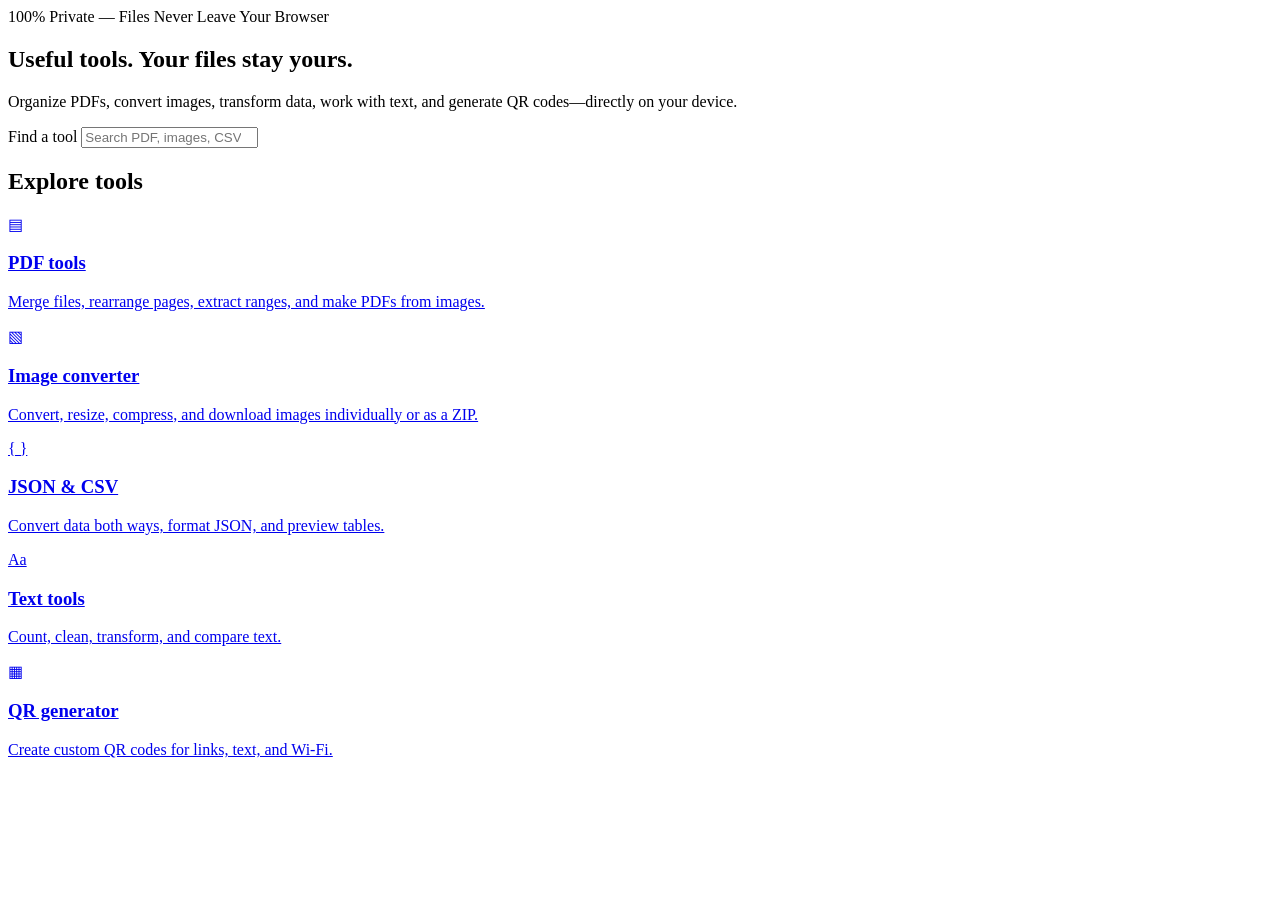
==== tools/index.html @ 96919edf "landing page" ====
<!doctype html>
<html lang="en">
<head>
  <meta charset="utf-8">
  <meta name="viewport" content="width=device-width, initial-scale=1">
  <meta name="color-scheme" content="dark light">
  <title>Private Browser Tools | PDFs, Images, Data, Text & QR Codes</title>
  <meta name="description" content="Free browser-based PDF, image, JSON, CSV, text and QR tools. Your files stay on your device.">
  <meta property="og:type" content="website">
  <meta property="og:url" content="https://christavakoli.com/tools/">
  <meta property="og:title" content="Private Browser Tools | Christa Vakoli">
  <meta property="og:description" content="Practical utilities that process your files locally in your browser.">
  <link rel="canonical" href="https://christavakoli.com/tools/">
  <link rel="stylesheet" href="../css/tools.css">
  <script type="application/ld+json">
    {
      "@context": "https://schema.org",
      "@type": "WebApplication",
      "name": "Private Browser Tools",
      "url": "https://christavakoli.com/tools/",
      "applicationCategory": "UtilitiesApplication",
      "operatingSystem": "Any modern browser",
      "description": "Browser-based PDF, image, data, text and QR code utilities."
    }
  </script>
  <script src="../js/shared.js" defer></script>
</head>
<body class="utility-site" data-home="./">
  <div id="tools-header"></div>

  <main class="wrap main-content">
    <section class="hero">
      <span class="trust-badge">100% Private — Files Never Leave Your Browser</span>
      <h1>Useful tools. Your files stay yours.</h1>
      <p>Organize PDFs, convert images, transform data, work with text, and generate QR codes—directly on your device.</p>

      <label for="tool-search">Find a tool</label>
      <input id="tool-search" type="search" autocomplete="off"
             placeholder="Search PDF, images, CSV, text, QR…">
    </section>

    <!-- AD_SLOT_TOP: Paste an optional ad snippet inside this empty container. -->
    <div class="ad-slot" aria-label="Advertisement"></div>

    <section aria-labelledby="browse-heading">
      <h2 id="browse-heading">Explore tools</h2>
      <div class="tool-grid" id="tool-grid">
        <a class="tool-card panel" href="./merge-pdf.html"
           data-search="pdf merge split extract reorder pages images">
          <span class="card-icon" aria-hidden="true">▤</span>
          <h3>PDF tools</h3>
          <p>Merge files, rearrange pages, extract ranges, and make PDFs from images.</p>
        </a>

        <a class="tool-card panel" href="./image-converter.html"
           data-search="image convert png jpg jpeg webp avif resize compress exif zip">
          <span class="card-icon" aria-hidden="true">▧</span>
          <h3>Image converter</h3>
          <p>Convert, resize, compress, and download images individually or as a ZIP.</p>
        </a>

        <a class="tool-card panel" href="./json-csv.html"
           data-search="json csv convert validate format preview table">
          <span class="card-icon" aria-hidden="true">{ }</span>
          <h3>JSON & CSV</h3>
          <p>Convert data both ways, format JSON, and preview tables.</p>
        </a>

        <a class="tool-card panel" href="./text-tools.html"
           data-search="text words characters reading time whitespace case diff compare">
          <span class="card-icon" aria-hidden="true">Aa</span>
          <h3>Text tools</h3>
          <p>Count, clean, transform, and compare text.</p>
        </a>

        <a class="tool-card panel" href="./qr-generator.html"
           data-search="qr code link url wifi wi-fi png svg">
          <span class="card-icon" aria-hidden="true">▦</span>
          <h3>QR generator</h3>
          <p>Create custom QR codes for links, text, and Wi-Fi.</p>
        </a>
      </div>
      <p id="no-results" class="subtle" hidden>No tools match your search.</p>
    </section>
  </main>

  <div id="tools-footer"></div>

  <script>
    document.getElementById("tool-search").addEventListener("input", function () {
      const query = this.value.trim().toLowerCase();
      let matches = 0;

      document.querySelectorAll(".tool-card").forEach(function (card) {
        const searchable = (card.textContent + " " + card.dataset.search).toLowerCase();
        card.hidden = !searchable.includes(query);
        if (!card.hidden) matches++;
      });

      document.getElementById("no-results").hidden = matches !== 0;
    });
  </script>
</body>
</html>
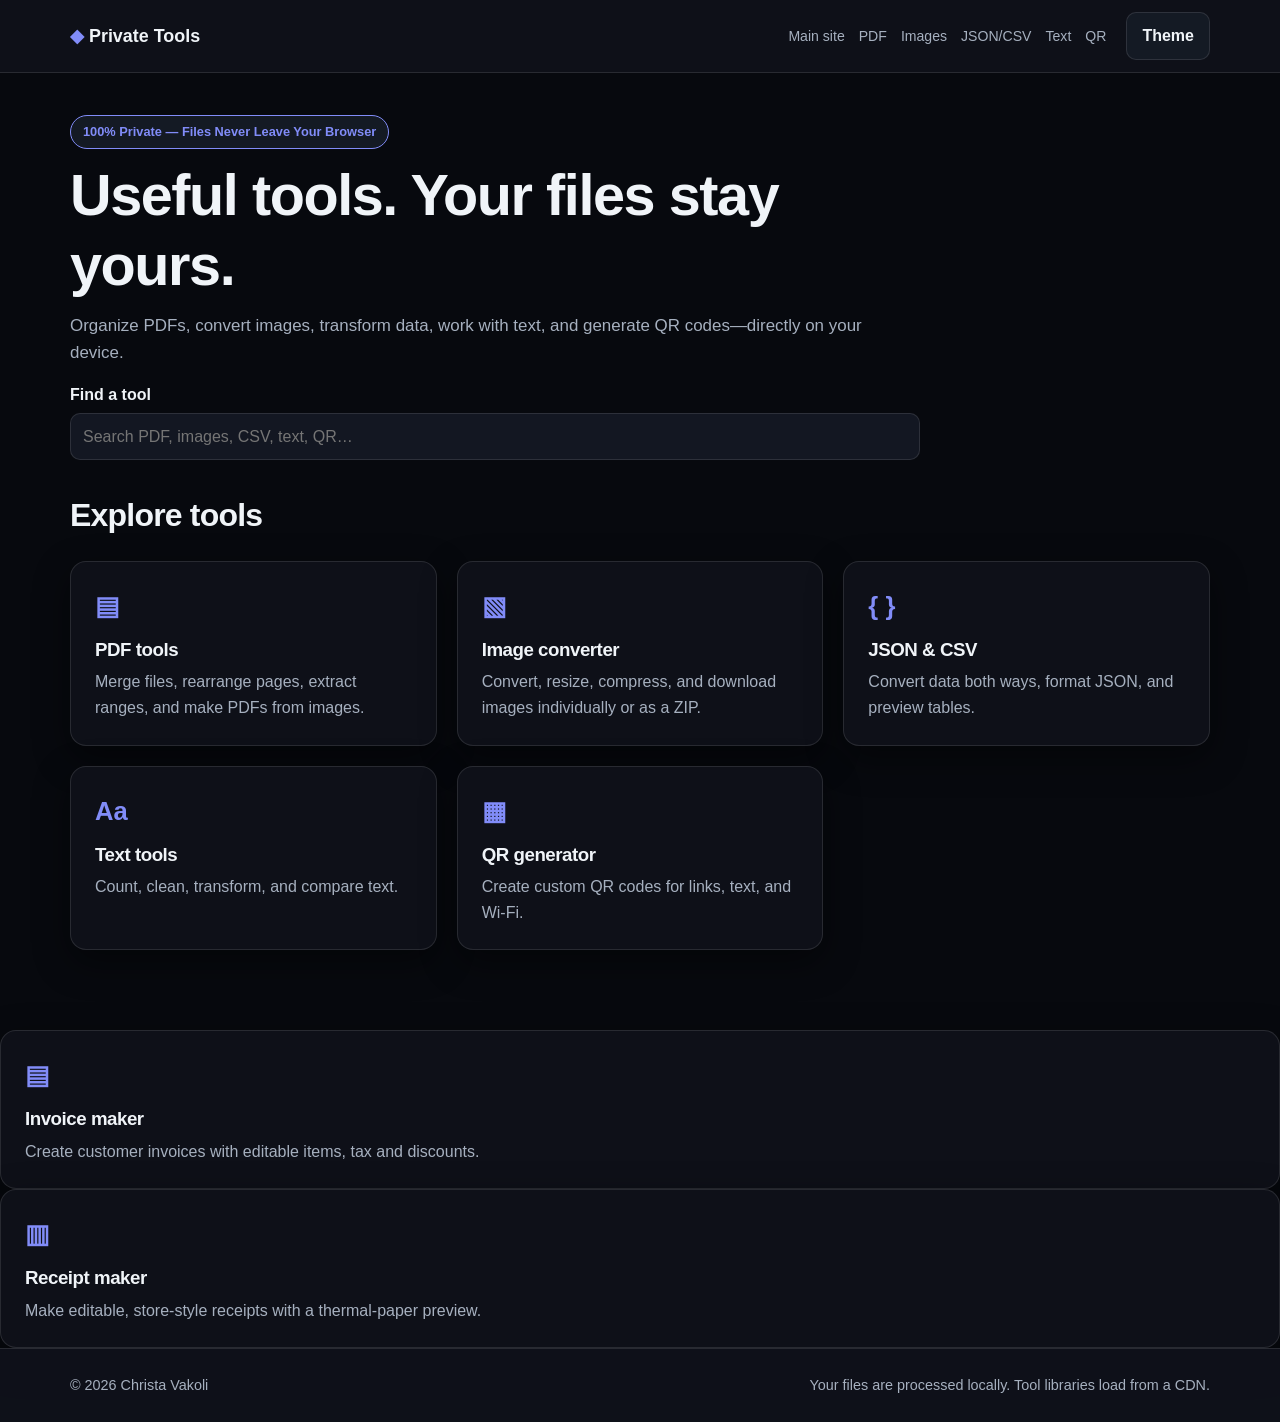
==== commit c1f4ebe1: "Update index.html" ====
--- a/tools/index.html
+++ b/tools/index.html
@@ -84,6 +84,20 @@
     </section>
   </main>
 
+<a class="tool-card panel" href="./invoice-maker.html"
+   data-search="invoice maker billing customer line items tax discount print pdf">
+  <span class="card-icon" aria-hidden="true">▤</span>
+  <h3>Invoice maker</h3>
+  <p>Create customer invoices with editable items, tax and discounts.</p>
+</a>
+
+<a class="tool-card panel" href="./receipt-maker.html"
+   data-search="receipt maker store thermal paper barcode items tax print pdf">
+  <span class="card-icon" aria-hidden="true">▥</span>
+  <h3>Receipt maker</h3>
+  <p>Make editable, store-style receipts with a thermal-paper preview.</p>
+</a>
+  
   <div id="tools-footer"></div>
 
   <script>
--- a/css/tools.css
+++ b/css/tools.css
@@ -0,0 +1,921 @@
+/*
+ * Styles for /tools/ only.
+ * Every selector is scoped to .utility-site so the repository's existing
+ * root-level style.css and its pages remain unchanged.
+ */
+
+.utility-site {
+  --bg: #07090e;
+  --surface: rgba(15, 18, 26, 0.94);
+  --surface-2: rgba(22, 27, 38, 0.94);
+  --text: #f0f4f8;
+  --muted: #a6b0bf;
+  --border: rgba(255, 255, 255, 0.11);
+  --shadow: 0 12px 36px rgba(0, 0, 0, 0.45);
+  --radius: 16px;
+  --accent: #818cf8;
+  --field: #131722;
+  --error: #ffb8b8;
+
+  box-sizing: border-box;
+  display: flex;
+  flex-direction: column;
+  min-height: 100vh;
+  margin: 0;
+  background: var(--bg);
+  color: var(--text);
+  font: 16px/1.6 -apple-system, BlinkMacSystemFont, "Segoe UI",
+       Roboto, Helvetica, Arial, sans-serif;
+}
+
+.utility-site[data-theme="light"] {
+  --bg: #f4f6fc;
+  --surface: #ffffff;
+  --surface-2: #edf0f9;
+  --text: #192135;
+  --muted: #526078;
+  --border: rgba(25, 33, 53, 0.18);
+  --shadow: 0 12px 32px rgba(25, 33, 53, 0.09);
+  --accent: #4338ca;
+  --field: #ffffff;
+  --error: #9b1c1c;
+}
+
+.utility-site *,
+.utility-site *::before,
+.utility-site *::after {
+  box-sizing: border-box;
+}
+
+.utility-site [hidden] {
+  display: none !important;
+}
+
+.utility-site a {
+  color: inherit;
+  text-decoration: none;
+}
+
+.utility-site button,
+.utility-site input,
+.utility-site select,
+.utility-site textarea {
+  font: inherit;
+}
+
+.utility-site button {
+  cursor: pointer;
+}
+
+.utility-site button:disabled {
+  cursor: not-allowed;
+  opacity: 0.55;
+}
+
+.utility-site :focus-visible {
+  outline: 2px solid var(--accent);
+  outline-offset: 3px;
+}
+
+.utility-site .wrap {
+  width: min(92%, 1140px);
+  margin-inline: auto;
+}
+
+.utility-site .main-content {
+  flex: 1;
+  padding-block: 42px 80px;
+}
+
+.utility-site .site-header {
+  position: sticky;
+  top: 0;
+  z-index: 20;
+  border-bottom: 1px solid var(--border);
+  background: var(--surface);
+  backdrop-filter: blur(14px);
+  -webkit-backdrop-filter: blur(14px);
+}
+
+.utility-site .site-nav {
+  display: flex;
+  align-items: center;
+  gap: 20px;
+  min-height: 72px;
+}
+
+.utility-site .brand {
+  font-size: 1.12rem;
+  font-weight: 750;
+  white-space: nowrap;
+}
+
+.utility-site .brand-mark {
+  color: var(--accent);
+}
+
+.utility-site .nav-links {
+  display: flex;
+  flex-wrap: wrap;
+  gap: 14px;
+  margin-left: auto;
+}
+
+.utility-site .nav-links a {
+  color: var(--muted);
+  font-size: 0.88rem;
+}
+
+.utility-site .nav-links a:hover,
+.utility-site .nav-links a[aria-current="page"] {
+  color: var(--text);
+}
+
+.utility-site .site-footer {
+  padding: 25px 0;
+  border-top: 1px solid var(--border);
+  background: var(--surface);
+  color: var(--muted);
+  font-size: 0.9rem;
+}
+
+.utility-site .footer-inner {
+  display: flex;
+  flex-wrap: wrap;
+  justify-content: space-between;
+  gap: 12px;
+}
+
+.utility-site h1,
+.utility-site h2,
+.utility-site h3 {
+  line-height: 1.2;
+  letter-spacing: -0.025em;
+}
+
+.utility-site h1 {
+  margin: 12px 0;
+  font-size: clamp(2.2rem, 5vw, 3.6rem);
+}
+
+.utility-site h2 {
+  font-size: clamp(1.5rem, 3vw, 2rem);
+}
+
+.utility-site h3 {
+  margin: 0 0 8px;
+}
+
+.utility-site p {
+  margin: 0 0 16px;
+}
+
+.utility-site .subtle,
+.utility-site .hint {
+  color: var(--muted);
+}
+
+.utility-site .hint {
+  font-size: 0.9rem;
+}
+
+.utility-site .hero {
+  max-width: 850px;
+  margin-bottom: 36px;
+}
+
+.utility-site .hero > p,
+.utility-site .page-intro {
+  color: var(--muted);
+  font-size: 1.06rem;
+}
+
+.utility-site .trust-badge {
+  display: inline-block;
+  padding: 6px 12px;
+  border: 1px solid var(--accent);
+  border-radius: 999px;
+  background: var(--surface-2);
+  color: var(--accent);
+  font-size: 0.8rem;
+  font-weight: 700;
+}
+
+.utility-site .panel {
+  min-width: 0;
+  padding: 24px;
+  border: 1px solid var(--border);
+  border-radius: var(--radius);
+  background: var(--surface);
+  box-shadow: var(--shadow);
+}
+
+.utility-site .tool-grid {
+  display: grid;
+  grid-template-columns: repeat(3, minmax(0, 1fr));
+  gap: 20px;
+}
+
+.utility-site .tool-card {
+  transition: transform 0.18s, border-color 0.18s;
+}
+
+.utility-site .tool-card:hover {
+  transform: translateY(-3px);
+  border-color: var(--accent);
+}
+
+.utility-site .tool-card p {
+  margin-bottom: 0;
+  color: var(--muted);
+}
+
+.utility-site .card-icon {
+  display: inline-block;
+  margin-bottom: 12px;
+  color: var(--accent);
+  font-size: 1.6rem;
+  font-weight: 700;
+}
+
+.utility-site label {
+  display: block;
+  margin: 14px 0 5px;
+  font-weight: 650;
+}
+
+.utility-site input:not([type="file"]):not([type="color"]):not([type="range"]):not([type="checkbox"]),
+.utility-site select,
+.utility-site textarea {
+  width: 100%;
+  min-width: 0;
+  padding: 10px 12px;
+  border: 1px solid var(--border);
+  border-radius: 10px;
+  background: var(--field);
+  color: var(--text);
+}
+
+.utility-site input[type="file"] {
+  max-width: 100%;
+}
+
+.utility-site input[type="range"] {
+  width: 100%;
+  accent-color: var(--accent);
+}
+
+.utility-site input[type="color"] {
+  width: 54px;
+  height: 40px;
+  padding: 2px;
+  border: 1px solid var(--border);
+  border-radius: 8px;
+  background: var(--field);
+}
+
+.utility-site textarea {
+  min-height: 170px;
+  resize: vertical;
+  font-family: ui-monospace, SFMono-Regular, Consolas, monospace;
+  font-size: 0.92rem;
+}
+
+.utility-site .btn {
+  display: inline-flex;
+  align-items: center;
+  justify-content: center;
+  padding: 10px 15px;
+  border: 1px solid var(--border);
+  border-radius: 10px;
+  background: var(--surface-2);
+  color: var(--text);
+  font-weight: 650;
+}
+
+.utility-site .btn:hover:not(:disabled) {
+  border-color: var(--accent);
+}
+
+.utility-site .btn.primary {
+  border-color: #4f46e5;
+  background: #4f46e5;
+  color: #ffffff;
+}
+
+.utility-site .actions {
+  display: flex;
+  flex-wrap: wrap;
+  gap: 10px;
+  margin-top: 18px;
+}
+
+.utility-site .cols-2 {
+  display: grid;
+  grid-template-columns: repeat(2, minmax(0, 1fr));
+  gap: 18px;
+}
+
+.utility-site .cols-3 {
+  display: grid;
+  grid-template-columns: repeat(3, minmax(0, 1fr));
+  gap: 18px;
+}
+
+.utility-site .tool-layout {
+  display: grid;
+  grid-template-columns: minmax(0, 1fr) 190px;
+  align-items: start;
+  gap: 20px;
+}
+
+.utility-site .stack {
+  display: grid;
+  gap: 20px;
+  min-width: 0;
+}
+
+.utility-site .dropzone {
+  padding: 25px;
+  border: 2px dashed var(--border);
+  border-radius: 12px;
+  background: var(--surface-2);
+  text-align: center;
+}
+
+.utility-site .dropzone.drag-over {
+  border-color: var(--accent);
+}
+
+.utility-site .dropzone label {
+  margin-top: 0;
+}
+
+.utility-site .privacy-notice {
+  padding: 12px 15px;
+  border-left: 3px solid var(--accent);
+  background: var(--surface-2);
+  color: var(--muted);
+}
+
+.utility-site .error-banner {
+  margin: 0 0 18px;
+  padding: 12px 14px;
+  border: 1px solid var(--error);
+  border-radius: 10px;
+  background: var(--surface-2);
+  color: var(--error);
+}
+
+.utility-site .item-list {
+  margin: 15px 0 0;
+  padding: 0;
+  list-style: none;
+}
+
+.utility-site .item-list li {
+  padding: 12px 0;
+  border-bottom: 1px solid var(--border);
+}
+
+.utility-site .item-list li:last-child {
+  border-bottom: 0;
+}
+
+.utility-site .item-row {
+  display: flex;
+  flex-wrap: wrap;
+  align-items: center;
+  justify-content: space-between;
+  gap: 12px;
+}
+
+.utility-site .item-row strong {
+  overflow-wrap: anywhere;
+}
+
+.utility-site .item-row .actions {
+  margin: 0;
+}
+
+.utility-site .item-row .btn {
+  padding: 5px 9px;
+}
+
+.utility-site .ad-slot:empty {
+  display: none;
+}
+
+.utility-site .ad-slot:not(:empty) {
+  margin: 20px 0;
+}
+
+.utility-site .faq {
+  margin-top: 42px;
+}
+
+.utility-site .faq .panel {
+  margin-bottom: 13px;
+}
+
+.utility-site .faq .panel p:last-child {
+  margin-bottom: 0;
+}
+
+.utility-site .table-scroll {
+  max-height: 390px;
+  overflow: auto;
+}
+
+.utility-site table {
+  width: 100%;
+  border-collapse: collapse;
+}
+
+.utility-site th,
+.utility-site td {
+  padding: 8px 11px;
+  border: 1px solid var(--border);
+  text-align: left;
+  overflow-wrap: anywhere;
+}
+
+.utility-site .stats {
+  display: flex;
+  flex-wrap: wrap;
+  gap: 14px;
+  color: var(--muted);
+}
+
+.utility-site .diff-output {
+  max-height: 370px;
+  overflow: auto;
+  white-space: pre-wrap;
+  overflow-wrap: anywhere;
+  font: 0.88rem/1.5 ui-monospace, monospace;
+}
+
+.utility-site .diff-line {
+  display: block;
+  padding: 2px 6px;
+}
+
+.utility-site .diff-added {
+  background: rgba(42, 160, 95, 0.25);
+}
+
+.utility-site .diff-removed {
+  background: rgba(200, 72, 72, 0.25);
+}
+
+.utility-site .qr-preview {
+  display: grid;
+  place-items: center;
+  min-height: 310px;
+  overflow: auto;
+  border-radius: 12px;
+  background: var(--surface-2);
+}
+
+.utility-site .qr-preview canvas {
+  max-width: 100%;
+  height: auto;
+}
+
+.utility-site .toast {
+  position: fixed;
+  right: 20px;
+  bottom: 20px;
+  z-index: 50;
+  padding: 11px 16px;
+  border: 1px solid var(--accent);
+  border-radius: 10px;
+  background: var(--surface-2);
+  box-shadow: var(--shadow);
+}
+
+@media (max-width: 850px) {
+  .utility-site .tool-grid,
+  .utility-site .cols-3 {
+    grid-template-columns: repeat(2, minmax(0, 1fr));
+  }
+
+  .utility-site .tool-layout {
+    grid-template-columns: 1fr;
+  }
+}
+
+@media (max-width: 620px) {
+  .utility-site .site-nav {
+    align-items: flex-start;
+    flex-wrap: wrap;
+    padding: 12px 0;
+  }
+
+  .utility-site .nav-links {
+    order: 3;
+    width: 100%;
+    margin: 0;
+  }
+
+  .utility-site .tool-grid,
+  .utility-site .cols-2,
+  .utility-site .cols-3 {
+    grid-template-columns: 1fr;
+  }
+
+  .utility-site .panel {
+    padding: 18px;
+  }
+}
+/*
+ * Invoice and receipt tools.
+ * Scoped to the new .document-page pages; existing site CSS is untouched.
+ */
+
+.utility-site.document-page .document-workspace {
+  display: grid;
+  grid-template-columns: minmax(0, 430px) minmax(0, 1fr);
+  align-items: start;
+  gap: 24px;
+}
+
+.utility-site.document-page .document-editor {
+  display: grid;
+  gap: 18px;
+  min-width: 0;
+}
+
+.utility-site.document-page .document-preview-column {
+  min-width: 0;
+}
+
+.utility-site.document-page .document-preview-column > h2 {
+  margin-top: 0;
+}
+
+.utility-site.document-page .editable-item {
+  padding: 14px 0;
+  border-bottom: 1px solid var(--border);
+}
+
+.utility-site.document-page .editable-item:last-child {
+  border-bottom: 0;
+}
+
+.utility-site.document-page .editable-item > .btn {
+  margin-top: 10px;
+}
+
+.utility-site.document-page .document-paper {
+  background: #ffffff;
+  color: #111827;
+  border-radius: 8px;
+  box-shadow: var(--shadow);
+}
+
+.utility-site.document-page .preserve-lines {
+  white-space: pre-line;
+  overflow-wrap: anywhere;
+}
+
+.utility-site.invoice-page .invoice-paper {
+  min-height: 740px;
+  padding: clamp(22px, 5vw, 48px);
+  font: 14px/1.5 Arial, Helvetica, sans-serif;
+}
+
+.utility-site.invoice-page .invoice-heading {
+  display: flex;
+  justify-content: space-between;
+  gap: 25px;
+  padding-bottom: 25px;
+  border-bottom: 2px solid #1f2937;
+}
+
+.utility-site.invoice-page .invoice-heading h2 {
+  margin: 0 0 8px;
+  color: #111827;
+  font-size: 21px;
+}
+
+.utility-site.invoice-page .invoice-logo {
+  display: block;
+  max-width: 180px;
+  max-height: 85px;
+  object-fit: contain;
+  margin-bottom: 14px;
+}
+
+.utility-site.invoice-page .invoice-logo[hidden] {
+  display: none;
+}
+
+.utility-site.invoice-page .invoice-title-block {
+  display: flex;
+  flex-direction: column;
+  align-items: flex-end;
+  text-align: right;
+}
+
+.utility-site.invoice-page .invoice-title-block strong {
+  font-size: 28px;
+  letter-spacing: 0.08em;
+}
+
+.utility-site.invoice-page .invoice-parties {
+  display: flex;
+  justify-content: space-between;
+  gap: 25px;
+  margin: 28px 0;
+}
+
+.utility-site.invoice-page .invoice-parties h3,
+.utility-site.invoice-page .invoice-note h3 {
+  margin: 0 0 7px;
+  color: #4b5563;
+  font-size: 11px;
+  letter-spacing: 0.07em;
+  text-transform: uppercase;
+}
+
+.utility-site.invoice-page .invoice-dates {
+  min-width: 130px;
+}
+
+.utility-site.invoice-page .invoice-dates > div,
+.utility-site.invoice-page .invoice-summary > div {
+  display: flex;
+  justify-content: space-between;
+  gap: 20px;
+}
+
+.utility-site.invoice-page .invoice-dates span {
+  color: #4b5563;
+}
+
+.utility-site.invoice-page .invoice-table {
+  width: 100%;
+  border-collapse: collapse;
+}
+
+.utility-site.invoice-page .invoice-table th,
+.utility-site.invoice-page .invoice-table td {
+  padding: 10px 5px;
+  border: 0;
+  border-bottom: 1px solid #d1d5db;
+  vertical-align: top;
+  overflow-wrap: anywhere;
+}
+
+.utility-site.invoice-page .invoice-table th {
+  background: #f3f4f6;
+  color: #111827;
+}
+
+.utility-site.invoice-page .invoice-table th:not(:first-child),
+.utility-site.invoice-page .invoice-table td:not(:first-child) {
+  text-align: right;
+  white-space: nowrap;
+}
+
+.utility-site.invoice-page .invoice-summary {
+  width: min(100%, 280px);
+  margin: 28px 0 30px auto;
+}
+
+.utility-site.invoice-page .invoice-summary > div {
+  margin-bottom: 7px;
+}
+
+.utility-site.invoice-page .invoice-summary .invoice-grand-total {
+  padding-top: 12px;
+  border-top: 2px solid #1f2937;
+  font-size: 18px;
+}
+
+.utility-site.invoice-page .invoice-note {
+  margin-top: 25px;
+}
+
+.utility-site.invoice-page .invoice-note p {
+  margin: 0;
+}
+
+/* The narrow, monospaced layout follows the supplied receipt reference,
+   without reproducing its brand name, artwork or transaction details. */
+.utility-site.receipt-page .receipt-paper {
+  width: min(100%, 80mm);
+  min-width: 0;
+  margin: 0 auto;
+  padding: 8mm 4mm 10mm;
+  border-radius: 0;
+  font: 12px/1.35 "Courier New", Courier, monospace;
+  overflow-wrap: anywhere;
+}
+
+.utility-site.receipt-page .receipt-store {
+  text-align: center;
+}
+
+.utility-site.receipt-page .receipt-store h2 {
+  margin: 7px 0;
+  color: #111111;
+  font: bold 22px/1.1 Arial, Helvetica, sans-serif;
+}
+
+.utility-site.receipt-page .receipt-logo {
+  max-width: 58mm;
+  max-height: 27mm;
+  margin: 0 auto 6px;
+  object-fit: contain;
+}
+
+.utility-site.receipt-page .receipt-logo[hidden] {
+  display: none;
+}
+
+.utility-site.receipt-page .receipt-intro {
+  margin: 25px 0 12px;
+}
+
+.utility-site.receipt-page .receipt-divider {
+  margin: 14px 0;
+  border-top: 1px dashed #333333;
+  border-bottom: 1px dashed #333333;
+}
+
+.utility-site.receipt-page .receipt-stars {
+  padding: 7px 0;
+  text-align: center;
+  font-weight: bold;
+}
+
+.utility-site.receipt-page .receipt-stars::before,
+.utility-site.receipt-page .receipt-stars::after {
+  content: "********************************";
+  display: block;
+  overflow: hidden;
+  white-space: nowrap;
+  letter-spacing: 1px;
+}
+
+.utility-site.receipt-page .receipt-transaction {
+  margin: 16px 0 20px;
+}
+
+.utility-site.receipt-page .receipt-pair {
+  display: flex;
+  justify-content: space-between;
+  gap: 8px;
+}
+
+.utility-site.receipt-page .receipt-pair > :last-child {
+  text-align: right;
+}
+
+.utility-site.receipt-page .receipt-item {
+  margin-bottom: 10px;
+  break-inside: avoid;
+}
+
+.utility-site.receipt-page .receipt-item-main {
+  display: flex;
+  justify-content: space-between;
+  gap: 7px;
+}
+
+.utility-site.receipt-page .receipt-item-main > :first-child {
+  min-width: 0;
+}
+
+.utility-site.receipt-page .receipt-item-main > :last-child {
+  flex: none;
+}
+
+.utility-site.receipt-page .receipt-item-detail {
+  font-size: 11px;
+}
+
+.utility-site.receipt-page .receipt-totals {
+  margin-top: 17px;
+}
+
+.utility-site.receipt-page .receipt-totals .receipt-pair {
+  margin: 4px 0;
+}
+
+.utility-site.receipt-page .receipt-total {
+  padding: 8px 0;
+  border-top: 1px solid #555555;
+  border-bottom: 1px dashed #555555;
+  font-size: 15px;
+  font-weight: bold;
+}
+
+.utility-site.receipt-page .receipt-payment {
+  margin: 12px 0;
+  padding-bottom: 10px;
+  border-bottom: 1px dashed #555555;
+}
+
+.utility-site.receipt-page .receipt-footer {
+  text-align: center;
+}
+
+.utility-site.receipt-page .receipt-footer p {
+  margin: 18px 0;
+}
+
+.utility-site.receipt-page .receipt-barcode-block {
+  margin-top: 24px;
+  font-size: 11px;
+}
+
+.utility-site.receipt-page .receipt-barcode-block svg {
+  display: block;
+  width: 100%;
+  max-height: 70px;
+  margin: 0 auto 4px;
+}
+
+/* Print only the document: not the editor, navigation, ads or FAQ. */
+@media print {
+  .utility-site.document-page,
+  .utility-site.document-page[data-theme="light"] {
+    display: block;
+    min-height: 0;
+    margin: 0;
+    background: #ffffff !important;
+    color: #111111 !important;
+  }
+
+  .utility-site.document-page #tools-header,
+  .utility-site.document-page #tools-footer,
+  .utility-site.document-page .document-editor,
+  .utility-site.document-page .document-preview-column > h2,
+  .utility-site.document-page .document-preview-column > .hint,
+  .utility-site.document-page main > h1,
+  .utility-site.document-page main > .page-intro,
+  .utility-site.document-page main > .ad-slot,
+  .utility-site.document-page main > .error-banner,
+  .utility-site.document-page .faq {
+    display: none !important;
+  }
+
+  .utility-site.document-page .main-content,
+  .utility-site.document-page .document-workspace,
+  .utility-site.document-page .document-preview-column {
+    display: block;
+    width: auto;
+    max-width: none;
+    margin: 0;
+    padding: 0;
+  }
+
+  .utility-site.document-page .document-paper {
+    box-shadow: none;
+    color: #111111;
+  }
+
+  .utility-site.invoice-page .invoice-paper {
+    width: 100%;
+    min-height: 0;
+    padding: 0;
+  }
+
+  .utility-site.receipt-page .receipt-paper {
+    width: 72mm;
+    max-width: 72mm;
+    padding: 4mm 1mm;
+    margin: 0 auto;
+  }
+}
+
+@media (max-width: 1050px) {
+  .utility-site.document-page .document-workspace {
+    grid-template-columns: 1fr;
+  }
+}
+
+@media (max-width: 620px) {
+  .utility-site.invoice-page .invoice-heading,
+  .utility-site.invoice-page .invoice-parties {
+    flex-direction: column;
+  }
+
+  .utility-site.invoice-page .invoice-title-block {
+    align-items: flex-start;
+    text-align: left;
+  }
+
+  .utility-site.invoice-page .invoice-paper {
+    padding: 18px;
+    font-size: 12px;
+  }
+
+  .utility-site.invoice-page .invoice-table th,
+  .utility-site.invoice-page .invoice-table td {
+    padding: 6px 2px;
+  }
+}
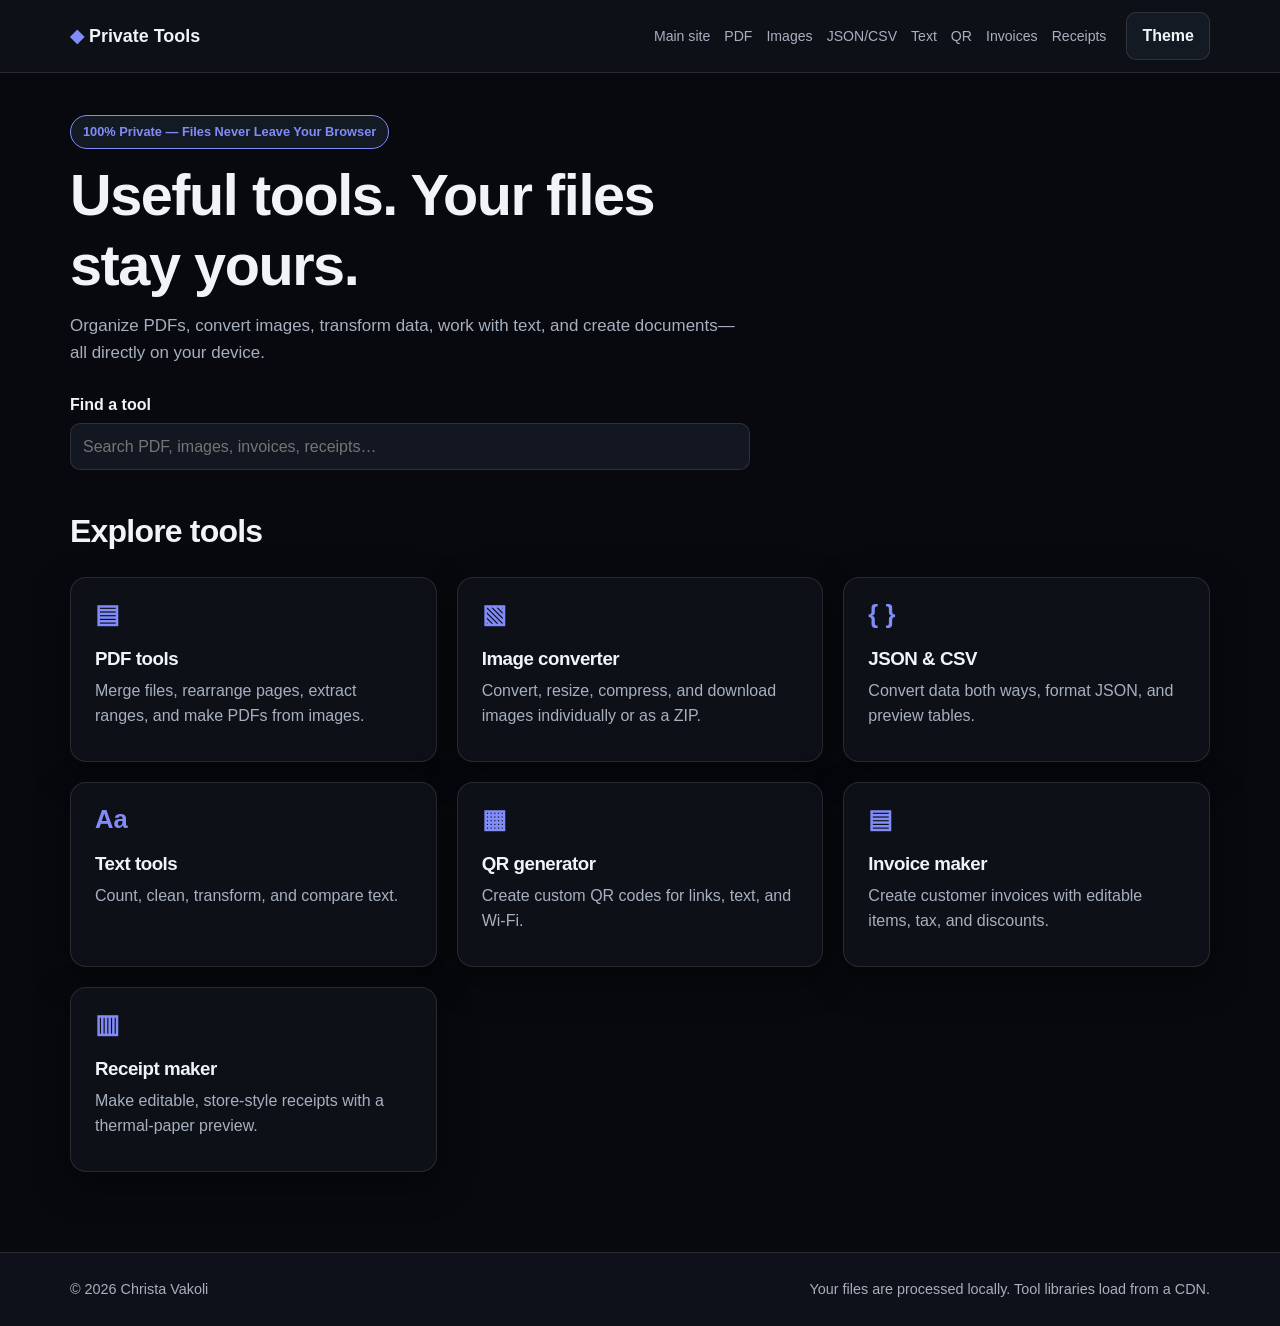
==== commit 885b3eea: "Update index.html" ====
--- a/tools/index.html
+++ b/tools/index.html
@@ -4,14 +4,18 @@
   <meta charset="utf-8">
   <meta name="viewport" content="width=device-width, initial-scale=1">
   <meta name="color-scheme" content="dark light">
-  <title>Private Browser Tools | PDFs, Images, Data, Text & QR Codes</title>
-  <meta name="description" content="Free browser-based PDF, image, JSON, CSV, text and QR tools. Your files stay on your device.">
+
+  <title>Private Browser Tools | PDFs, Images, Data, Text & More</title>
+  <meta name="description" content="Free browser-based PDF, image, JSON, CSV, text, QR, invoice and receipt tools. Your files stay on your device.">
+
   <meta property="og:type" content="website">
   <meta property="og:url" content="https://christavakoli.com/tools/">
-  <meta property="og:title" content="Private Browser Tools | Christa Vakoli">
+  <meta property="og:title" content="Private Browser Tools">
   <meta property="og:description" content="Practical utilities that process your files locally in your browser.">
+
   <link rel="canonical" href="https://christavakoli.com/tools/">
   <link rel="stylesheet" href="../css/tools.css">
+
   <script type="application/ld+json">
     {
       "@context": "https://schema.org",
@@ -20,23 +24,86 @@
       "url": "https://christavakoli.com/tools/",
       "applicationCategory": "UtilitiesApplication",
       "operatingSystem": "Any modern browser",
-      "description": "Browser-based PDF, image, data, text and QR code utilities."
+      "description": "Browser-based PDF, image, data, text, QR, invoice and receipt utilities."
     }
   </script>
+
+  <style>
+    /* Small landing-page refinements; other tools are unaffected. */
+    .utility-site .tools-landing .hero {
+      max-width: 780px;
+      margin-bottom: 42px;
+    }
+
+    .utility-site .tools-landing .hero h1 {
+      max-width: 700px;
+    }
+
+    .utility-site .tools-landing .hero > p {
+      max-width: 680px;
+      margin-bottom: 26px;
+    }
+
+    .utility-site .tools-landing #tool-search {
+      max-width: 680px;
+    }
+
+    .utility-site .tools-landing .tool-grid {
+      align-items: stretch;
+    }
+
+    .utility-site .tools-landing .tool-card {
+      display: flex;
+      flex-direction: column;
+      min-height: 185px;
+    }
+
+    .utility-site .tools-landing .tool-card h3 {
+      margin-bottom: 9px;
+    }
+
+    .utility-site .tools-landing .tool-card p {
+      line-height: 1.55;
+    }
+
+    .utility-site .tools-landing .card-icon {
+      line-height: 1;
+      margin-bottom: 20px;
+    }
+
+    @media (max-width: 620px) {
+      .utility-site .tools-landing .tool-card {
+        min-height: 0;
+      }
+    }
+  </style>
+
   <script src="../js/shared.js" defer></script>
 </head>
+
 <body class="utility-site" data-home="./">
   <div id="tools-header"></div>
 
-  <main class="wrap main-content">
-    <section class="hero">
-      <span class="trust-badge">100% Private — Files Never Leave Your Browser</span>
-      <h1>Useful tools. Your files stay yours.</h1>
-      <p>Organize PDFs, convert images, transform data, work with text, and generate QR codes—directly on your device.</p>
+  <main class="wrap main-content tools-landing">
+    <section class="hero" aria-labelledby="hero-heading">
+      <span class="trust-badge">
+        100% Private — Files Never Leave Your Browser
+      </span>
+
+      <h1 id="hero-heading">Useful tools. Your files stay yours.</h1>
+
+      <p>
+        Organize PDFs, convert images, transform data, work with text,
+        and create documents—all directly on your device.
+      </p>
 
       <label for="tool-search">Find a tool</label>
-      <input id="tool-search" type="search" autocomplete="off"
-             placeholder="Search PDF, images, CSV, text, QR…">
+      <input
+        id="tool-search"
+        type="search"
+        autocomplete="off"
+        placeholder="Search PDF, images, invoices, receipts…"
+      >
     </section>
 
     <!-- AD_SLOT_TOP: Paste an optional ad snippet inside this empty container. -->
@@ -44,75 +111,126 @@
 
     <section aria-labelledby="browse-heading">
       <h2 id="browse-heading">Explore tools</h2>
+
       <div class="tool-grid" id="tool-grid">
-        <a class="tool-card panel" href="./merge-pdf.html"
-           data-search="pdf merge split extract reorder pages images">
+        <a
+          class="tool-card panel"
+          href="./merge-pdf.html"
+          data-search="pdf merge split extract reorder pages images"
+        >
           <span class="card-icon" aria-hidden="true">▤</span>
           <h3>PDF tools</h3>
-          <p>Merge files, rearrange pages, extract ranges, and make PDFs from images.</p>
-        </a>
-
-        <a class="tool-card panel" href="./image-converter.html"
-           data-search="image convert png jpg jpeg webp avif resize compress exif zip">
+          <p>
+            Merge files, rearrange pages, extract ranges, and make PDFs
+            from images.
+          </p>
+        </a>
+
+        <a
+          class="tool-card panel"
+          href="./image-converter.html"
+          data-search="image convert png jpg jpeg webp avif resize compress exif zip"
+        >
           <span class="card-icon" aria-hidden="true">▧</span>
           <h3>Image converter</h3>
-          <p>Convert, resize, compress, and download images individually or as a ZIP.</p>
-        </a>
-
-        <a class="tool-card panel" href="./json-csv.html"
-           data-search="json csv convert validate format preview table">
+          <p>
+            Convert, resize, compress, and download images individually
+            or as a ZIP.
+          </p>
+        </a>
+
+        <a
+          class="tool-card panel"
+          href="./json-csv.html"
+          data-search="json csv convert validate format preview table"
+        >
           <span class="card-icon" aria-hidden="true">{ }</span>
-          <h3>JSON & CSV</h3>
-          <p>Convert data both ways, format JSON, and preview tables.</p>
-        </a>
-
-        <a class="tool-card panel" href="./text-tools.html"
-           data-search="text words characters reading time whitespace case diff compare">
+          <h3>JSON &amp; CSV</h3>
+          <p>
+            Convert data both ways, format JSON, and preview tables.
+          </p>
+        </a>
+
+        <a
+          class="tool-card panel"
+          href="./text-tools.html"
+          data-search="text words characters reading time whitespace case diff compare"
+        >
           <span class="card-icon" aria-hidden="true">Aa</span>
           <h3>Text tools</h3>
-          <p>Count, clean, transform, and compare text.</p>
-        </a>
-
-        <a class="tool-card panel" href="./qr-generator.html"
-           data-search="qr code link url wifi wi-fi png svg">
+          <p>
+            Count, clean, transform, and compare text.
+          </p>
+        </a>
+
+        <a
+          class="tool-card panel"
+          href="./qr-generator.html"
+          data-search="qr code link url wifi wi-fi png svg"
+        >
           <span class="card-icon" aria-hidden="true">▦</span>
           <h3>QR generator</h3>
-          <p>Create custom QR codes for links, text, and Wi-Fi.</p>
+          <p>
+            Create custom QR codes for links, text, and Wi-Fi.
+          </p>
+        </a>
+
+        <a
+          class="tool-card panel"
+          href="./invoice-maker.html"
+          data-search="invoice maker billing customer line items tax discount print pdf"
+        >
+          <span class="card-icon" aria-hidden="true">▤</span>
+          <h3>Invoice maker</h3>
+          <p>
+            Create customer invoices with editable items, tax, and discounts.
+          </p>
+        </a>
+
+        <a
+          class="tool-card panel"
+          href="./receipt-maker.html"
+          data-search="receipt maker store thermal paper barcode items tax print pdf"
+        >
+          <span class="card-icon" aria-hidden="true">▥</span>
+          <h3>Receipt maker</h3>
+          <p>
+            Make editable, store-style receipts with a thermal-paper preview.
+          </p>
         </a>
       </div>
-      <p id="no-results" class="subtle" hidden>No tools match your search.</p>
+
+      <p id="no-results" class="subtle" hidden>
+        No tools match your search.
+      </p>
     </section>
   </main>
 
-<a class="tool-card panel" href="./invoice-maker.html"
-   data-search="invoice maker billing customer line items tax discount print pdf">
-  <span class="card-icon" aria-hidden="true">▤</span>
-  <h3>Invoice maker</h3>
-  <p>Create customer invoices with editable items, tax and discounts.</p>
-</a>
-
-<a class="tool-card panel" href="./receipt-maker.html"
-   data-search="receipt maker store thermal paper barcode items tax print pdf">
-  <span class="card-icon" aria-hidden="true">▥</span>
-  <h3>Receipt maker</h3>
-  <p>Make editable, store-style receipts with a thermal-paper preview.</p>
-</a>
-  
   <div id="tools-footer"></div>
 
   <script>
-    document.getElementById("tool-search").addEventListener("input", function () {
-      const query = this.value.trim().toLowerCase();
-      let matches = 0;
-
-      document.querySelectorAll(".tool-card").forEach(function (card) {
-        const searchable = (card.textContent + " " + card.dataset.search).toLowerCase();
-        card.hidden = !searchable.includes(query);
-        if (!card.hidden) matches++;
-      });
-
-      document.getElementById("no-results").hidden = matches !== 0;
-    });
+    document.getElementById("tool-search").addEventListener(
+      "input",
+      function () {
+        const query = this.value.trim().toLowerCase();
+        let matches = 0;
+
+        document.querySelectorAll(".tool-card").forEach(card => {
+          const searchable = (
+            card.textContent + " " + card.dataset.search
+          ).toLowerCase();
+
+          card.hidden = !searchable.includes(query);
+
+          if (!card.hidden) {
+            matches++;
+          }
+        });
+
+        document.getElementById("no-results").hidden =
+          matches !== 0;
+      }
+    );
   </script>
 </body>
 </html>
